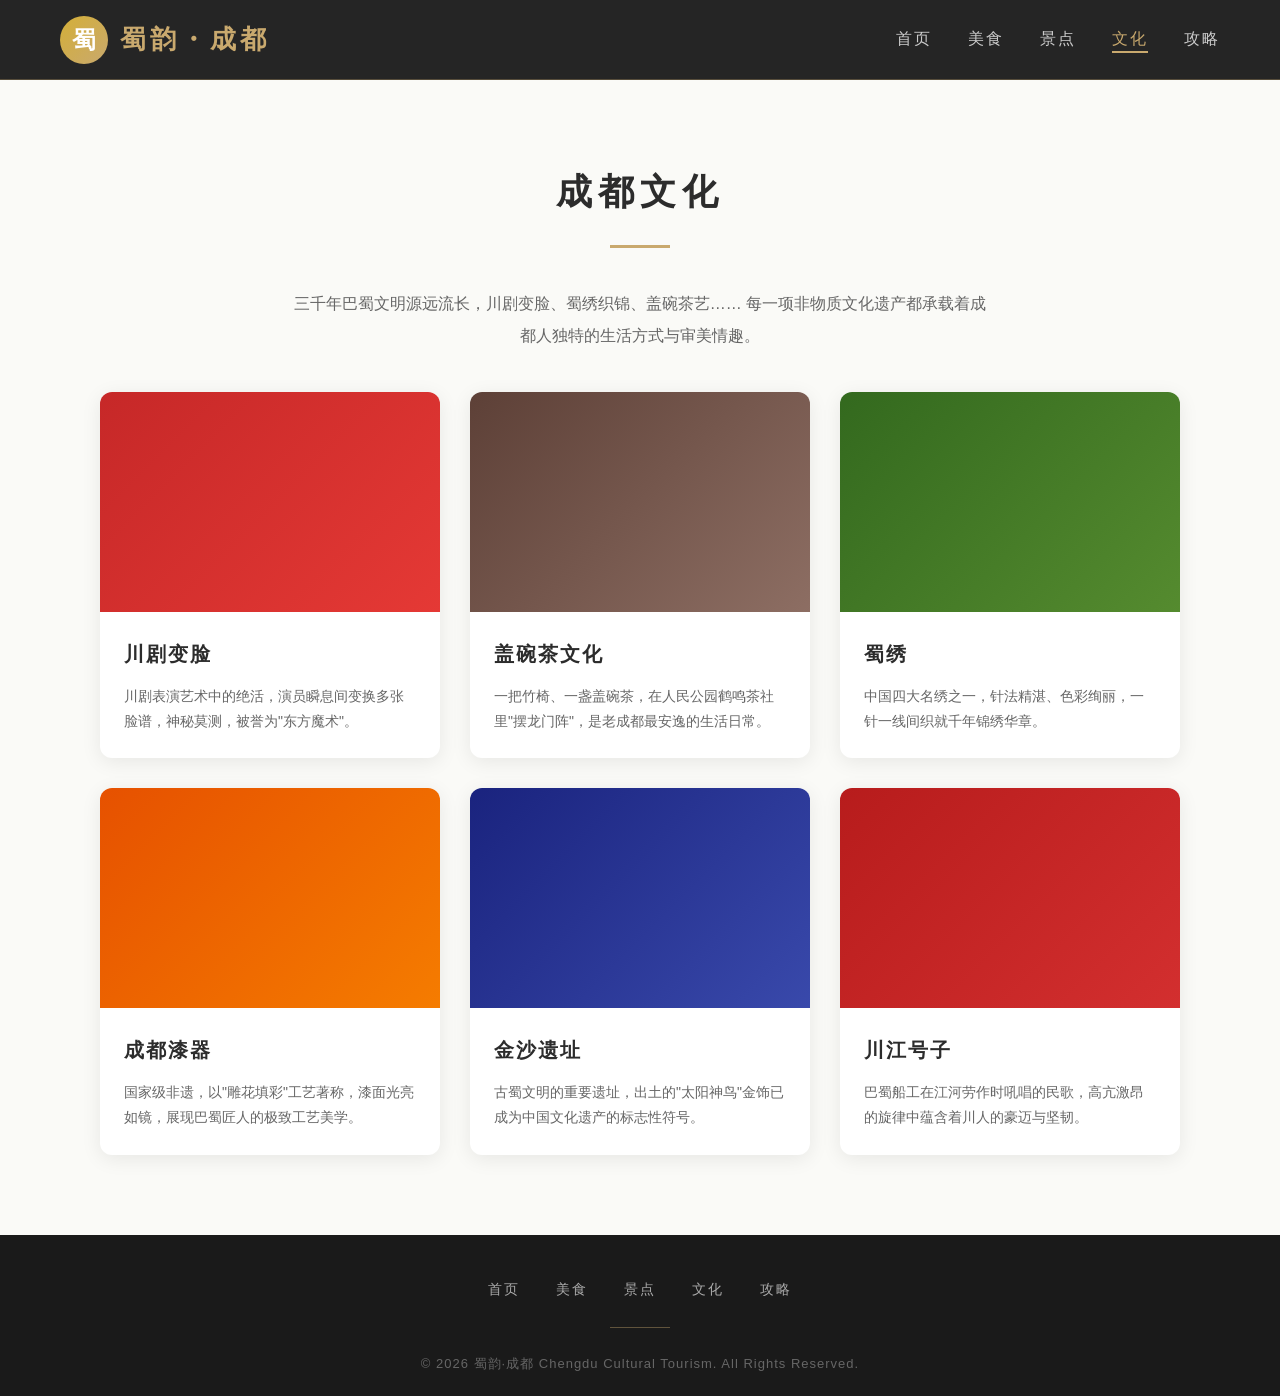
==== culture.html @ 386ea7b9 "创建页面及样式" ====
<!DOCTYPE html>
<html lang="zh-CN">
<head>
    <meta charset="UTF-8">
    <meta name="viewport" content="width=device-width, initial-scale=1.0">
    <meta name="description" content="蜀韵·成都 - 成都文化，探索川剧变脸、蜀绣、茶文化等非物质文化遗产">
    <title>蜀韵·成都 - 文化</title>
    <link rel="stylesheet" href="css/style.css">
</head>
<body>

    <!-- ==================== 页头区域 ==================== -->
    <header class="header">
        <div class="logo-area">
            <div class="logo-icon">蜀</div>
            <span class="site-title">蜀韵・成都</span>
        </div>

        <ul class="nav">
            <li><a href="index.html">首页</a></li>
            <li><a href="food.html">美食</a></li>
            <li><a href="sights.html">景点</a></li>
            <li><a href="culture.html" class="active">文化</a></li>
            <li><a href="travel.html">攻略</a></li>
        </ul>
    </header>

    <!-- ==================== 文化页面主体内容 ==================== -->
    <main class="page-content">
        <h1 class="page-title">成都文化</h1>
        <p style="text-align:center; color: var(--text-gray); max-width: 700px; margin: 0 auto 40px; font-size: 16px; line-height: 2;">
            三千年巴蜀文明源远流长，川剧变脸、蜀绣织锦、盖碗茶艺……
            每一项非物质文化遗产都承载着成都人独特的生活方式与审美情趣。
        </p>

        <div class="card-grid">
            <div class="card">
                <div class="card-img" style="background: linear-gradient(135deg, #c62828, #e53935);"></div>
                <div class="card-body">
                    <h3>川剧变脸</h3>
                    <p>川剧表演艺术中的绝活，演员瞬息间变换多张脸谱，神秘莫测，被誉为"东方魔术"。</p>
                </div>
            </div>

            <div class="card">
                <div class="card-img" style="background: linear-gradient(135deg, #5d4037, #8d6e63);"></div>
                <div class="card-body">
                    <h3>盖碗茶文化</h3>
                    <p>一把竹椅、一盏盖碗茶，在人民公园鹤鸣茶社里"摆龙门阵"，是老成都最安逸的生活日常。</p>
                </div>
            </div>

            <div class="card">
                <div class="card-img" style="background: linear-gradient(135deg, #33691e, #558b2f);"></div>
                <div class="card-body">
                    <h3>蜀绣</h3>
                    <p>中国四大名绣之一，针法精湛、色彩绚丽，一针一线间织就千年锦绣华章。</p>
                </div>
            </div>

            <div class="card">
                <div class="card-img" style="background: linear-gradient(135deg, #e65100, #f57c00);"></div>
                <div class="card-body">
                    <h3>成都漆器</h3>
                    <p>国家级非遗，以"雕花填彩"工艺著称，漆面光亮如镜，展现巴蜀匠人的极致工艺美学。</p>
                </div>
            </div>

            <div class="card">
                <div class="card-img" style="background: linear-gradient(135deg, #1a237e, #3949ab);"></div>
                <div class="card-body">
                    <h3>金沙遗址</h3>
                    <p>古蜀文明的重要遗址，出土的"太阳神鸟"金饰已成为中国文化遗产的标志性符号。</p>
                </div>
            </div>

            <div class="card">
                <div class="card-img" style="background: linear-gradient(135deg, #b71c1c, #d32f2f);"></div>
                <div class="card-body">
                    <h3>川江号子</h3>
                    <p>巴蜀船工在江河劳作时吼唱的民歌，高亢激昂的旋律中蕴含着川人的豪迈与坚韧。</p>
                </div>
            </div>
        </div>
    </main>

    <!-- ==================== 页尾区域 ==================== -->
    <footer class="footer">
        <ul class="footer-links">
            <li><a href="index.html">首页</a></li>
            <li><a href="food.html">美食</a></li>
            <li><a href="sights.html">景点</a></li>
            <li><a href="culture.html">文化</a></li>
            <li><a href="travel.html">攻略</a></li>
        </ul>
        <div class="footer-divider"></div>
        <p class="copyright">© 2026 蜀韵·成都 Chengdu Cultural Tourism. All Rights Reserved.</p>
    </footer>

</body>
</html>
---- css/style.css ----
/* ============================================
   蜀韵·成都 - 公共样式表
   主题色：金色系 (#C9A96E)
   风格：现代简约
   ============================================ */

/* --- CSS 变量定义 --- */
:root {
    --gold-primary: #C9A96E;       /* 主金色 */
    --gold-dark: #8B6914;          /* 深金色 */
    --gold-light: #F5E6C8;         /* 浅金色 */
    --gold-accent: #D4AF37;        /* 亮金色 */
    --bg-dark: #1a1a1a;           /* 深色背景 */
    --bg-light: #fafaf7;          /* 浅色背景 */
    --text-dark: #2c2c2c;         /* 深色文字 */
    --text-gray: #666666;         /* 灰色文字 */
    --white: #ffffff;             /* 白色 */
    --shadow: 0 4px 20px rgba(0, 0, 0, 0.08); /* 阴影 */
    --font-cn: "PingFang SC", "Microsoft YaHei", "Noto Sans SC", sans-serif;
}

/* --- 全局重置 --- */
* {
    margin: 0;
    padding: 0;
    box-sizing: border-box;
}

html {
    scroll-behavior: smooth;
}

body {
    font-family: var(--font-cn);
    color: var(--text-dark);
    background-color: var(--bg-light);
    line-height: 1.8;
    overflow-x: hidden;
}

/* --- 页头区域 --- */
.header {
    position: fixed;
    top: 0;
    left: 0;
    width: 100%;
    height: 80px;
    background: rgba(26, 26, 26, 0.95);
    backdrop-filter: blur(10px);
    display: flex;
    align-items: center;
    justify-content: space-between;
    padding: 0 60px;
    z-index: 1000;
    border-bottom: 1px solid rgba(201, 169, 110, 0.3);
    transition: all 0.3s ease;
}

/* 页头左侧：Logo + 标题 */
.header .logo-area {
    display: flex;
    align-items: center;
    gap: 12px;
}

.header .logo-icon {
    width: 48px;
    height: 48px;
    background: linear-gradient(135deg, var(--gold-accent), var(--gold-primary));
    border-radius: 50%;
    display: flex;
    align-items: center;
    justify-content: center;
    font-size: 24px;
    color: var(--white);
    font-weight: bold;
}

.header .site-title {
    font-size: 26px;
    font-weight: 700;
    color: var(--gold-primary);
    letter-spacing: 4px;
}

/* 页头右侧：导航栏 */
.header .nav {
    display: flex;
    align-items: center;
    gap: 36px;
    list-style: none;
}

.header .nav li a {
    text-decoration: none;
    color: #cccccc;
    font-size: 16px;
    font-weight: 500;
    letter-spacing: 2px;
    position: relative;
    transition: color 0.3s ease;
}

/* 导航链接下方金线动画 */
.header .nav li a::after {
    content: '';
    position: absolute;
    bottom: -6px;
    left: 50%;
    transform: translateX(-50%) scaleX(0);
    width: 100%;
    height: 2px;
    background: var(--gold-primary);
    transition: transform 0.3s ease;
}

.header .nav li a:hover::after,
.header .nav li a.active::after {
    transform: translateX(-50%) scaleX(1);
}

.header .nav li a:hover,
.header .nav li a.active {
    color: var(--gold-primary);
}

/* --- 横幅轮播区域 --- */
.banner {
    margin-top: 80px;
    width: 100%;
    height: calc(100vh - 80px);
    position: relative;
    overflow: hidden;
}

/* 轮播容器 */
.carousel {
    width: 100%;
    height: 100%;
    position: relative;
}

/* 单张轮播幻灯片 */
.carousel .slide {
    position: absolute;
    top: 0;
    left: 0;
    width: 100%;
    height: 100%;
    opacity: 0;
    transition: opacity 0.8s ease-in-out;
    background-size: cover;
    background-position: center;
    background-repeat: no-repeat;
}

.carousel .slide.active {
    opacity: 1;
}

/* 轮播图上的遮罩层 */
.carousel .slide::before {
    content: '';
    position: absolute;
    top: 0;
    left: 0;
    width: 100%;
    height: 100%;
    background: linear-gradient(to bottom, rgba(0,0,0,0.3), rgba(0,0,0,0.5));
}

/* 轮播图文字 */
.carousel .slide-content {
    position: absolute;
    bottom: 20%;
    left: 50%;
    transform: translateX(-50%);
    text-align: center;
    color: var(--white);
    z-index: 2;
}

.carousel .slide-content h2 {
    font-size: 48px;
    font-weight: 700;
    letter-spacing: 8px;
    margin-bottom: 16px;
    color: var(--gold-light);
}

.carousel .slide-content p {
    font-size: 18px;
    letter-spacing: 4px;
    opacity: 0.85;
}

/* 轮播导航点 */
.carousel-dots {
    position: absolute;
    bottom: 30px;
    left: 50%;
    transform: translateX(-50%);
    display: flex;
    gap: 12px;
    z-index: 3;
}

.carousel-dots .dot {
    width: 12px;
    height: 12px;
    border-radius: 50%;
    background: rgba(255, 255, 255, 0.4);
    cursor: pointer;
    transition: all 0.3s ease;
}

.carousel-dots .dot.active {
    background: var(--gold-primary);
    transform: scale(1.3);
}

/* 轮播左右箭头 */
.carousel-arrow {
    position: absolute;
    top: 50%;
    transform: translateY(-50%);
    width: 50px;
    height: 50px;
    border-radius: 50%;
    background: rgba(255, 255, 255, 0.15);
    border: 1px solid rgba(255, 255, 255, 0.3);
    color: var(--white);
    font-size: 20px;
    cursor: pointer;
    z-index: 3;
    display: flex;
    align-items: center;
    justify-content: center;
    transition: all 0.3s ease;
}

.carousel-arrow:hover {
    background: var(--gold-primary);
    border-color: var(--gold-primary);
}

.carousel-arrow.prev { left: 30px; }
.carousel-arrow.next { right: 30px; }

/* --- 通用内容区块 --- */
.section {
    padding: 80px 60px;
    max-width: 1200px;
    margin: 0 auto;
}

.section-title {
    text-align: center;
    font-size: 32px;
    font-weight: 700;
    color: var(--text-dark);
    margin-bottom: 16px;
    letter-spacing: 4px;
}

/* 标题下方金线装饰 */
.section-title::after {
    content: '';
    display: block;
    width: 60px;
    height: 3px;
    background: var(--gold-primary);
    margin: 16px auto 0;
}

/* --- 视频区域 --- */
.video-section {
    background: var(--bg-dark);
    padding: 80px 60px;
}

.video-container {
    max-width: 960px;
    margin: 0 auto;
    border-radius: 12px;
    overflow: hidden;
    box-shadow: var(--shadow);
}

.video-container video {
    width: 100%;
    display: block;
}

/* --- 介绍文字区域 --- */
.intro-section {
    padding: 80px 60px;
    max-width: 900px;
    margin: 0 auto;
}

.intro-section .intro-text {
    font-size: 17px;
    line-height: 2.2;
    color: var(--text-gray);
    text-align: justify;
    text-indent: 2em;
}

/* --- 子页面内容区域 --- */
.page-content {
    margin-top: 80px;
    min-height: 60vh;
    padding: 80px 60px;
    max-width: 1200px;
    margin-left: auto;
    margin-right: auto;
}

.page-content .page-title {
    font-size: 36px;
    font-weight: 700;
    color: var(--text-dark);
    text-align: center;
    letter-spacing: 6px;
    margin-bottom: 40px;
}

.page-content .page-title::after {
    content: '';
    display: block;
    width: 60px;
    height: 3px;
    background: var(--gold-primary);
    margin: 20px auto 0;
}

/* 子页面卡片网格 */
.card-grid {
    display: grid;
    grid-template-columns: repeat(3, 1fr);
    gap: 30px;
    margin-top: 40px;
}

.card {
    background: var(--white);
    border-radius: 12px;
    overflow: hidden;
    box-shadow: var(--shadow);
    transition: transform 0.3s ease, box-shadow 0.3s ease;
    cursor: pointer;
}

.card:hover {
    transform: translateY(-8px);
    box-shadow: 0 12px 32px rgba(0, 0, 0, 0.12);
}

.card .card-img {
    width: 100%;
    height: 220px;
    object-fit: cover;
    background: linear-gradient(135deg, #e0d5c1, #c9a96e);
}

.card .card-body {
    padding: 24px;
}

.card .card-body h3 {
    font-size: 20px;
    font-weight: 600;
    color: var(--text-dark);
    margin-bottom: 12px;
    letter-spacing: 2px;
}

.card .card-body p {
    font-size: 14px;
    color: var(--text-gray);
    line-height: 1.8;
}

/* --- 页尾区域 --- */
.footer {
    background: var(--bg-dark);
    color: #999999;
    padding: 40px 60px 20px;
    text-align: center;
}

.footer .footer-links {
    display: flex;
    justify-content: center;
    gap: 36px;
    list-style: none;
    margin-bottom: 24px;
    flex-wrap: wrap;
}

.footer .footer-links li a {
    color: #aaaaaa;
    text-decoration: none;
    font-size: 14px;
    letter-spacing: 2px;
    transition: color 0.3s ease;
}

.footer .footer-links li a:hover {
    color: var(--gold-primary);
}

.footer .footer-divider {
    width: 60px;
    height: 1px;
    background: rgba(201, 169, 110, 0.4);
    margin: 0 auto 24px;
}

.footer .copyright {
    font-size: 13px;
    color: #666666;
    letter-spacing: 1px;
}

/* --- 响应式设计 --- */
@media (max-width: 768px) {
    .header {
        padding: 0 20px;
        height: 64px;
    }

    .header .nav {
        gap: 16px;
    }

    .header .nav li a {
        font-size: 13px;
        letter-spacing: 1px;
    }

    .header .site-title {
        font-size: 20px;
    }

    .header .logo-icon {
        width: 36px;
        height: 36px;
        font-size: 18px;
    }

    .carousel .slide-content h2 {
        font-size: 28px;
        letter-spacing: 4px;
    }

    .carousel .slide-content p {
        font-size: 14px;
    }

    .carousel-arrow {
        width: 36px;
        height: 36px;
        font-size: 14px;
    }

    .section,
    .intro-section,
    .page-content {
        padding: 40px 20px;
    }

    .section-title {
        font-size: 24px;
    }

    .card-grid {
        grid-template-columns: 1fr;
    }
}
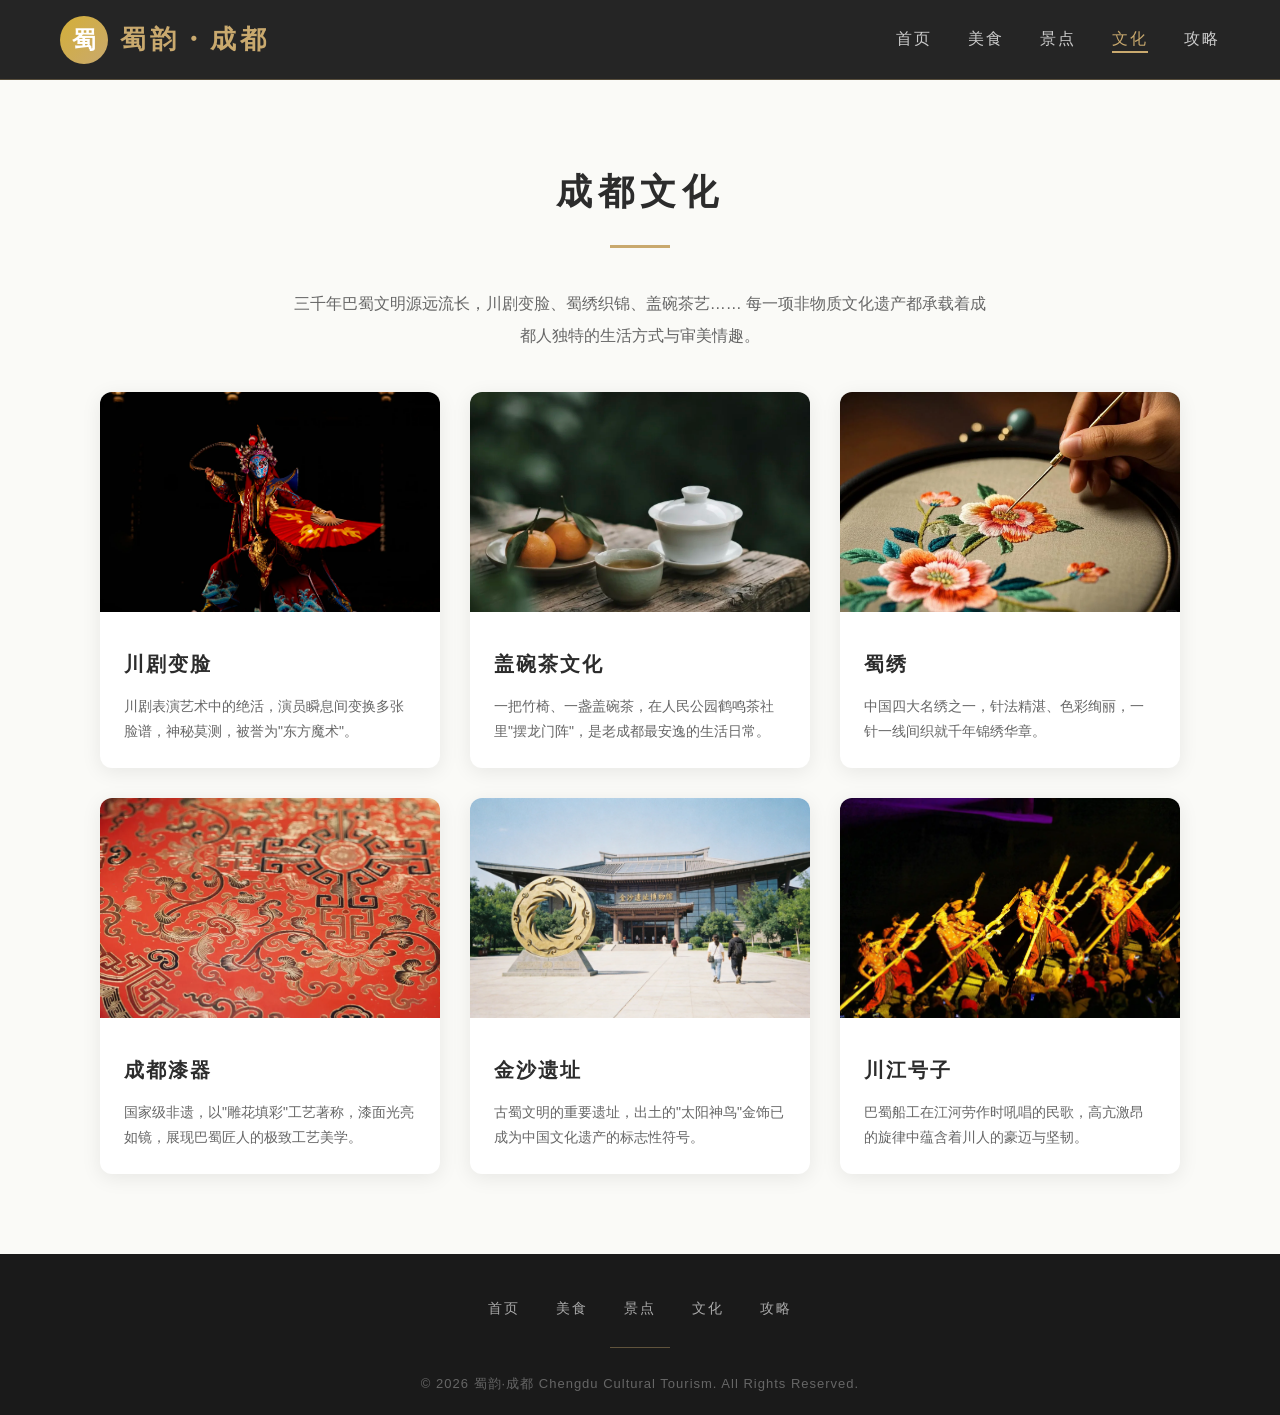
==== commit 3f893807: "完成网页的整体制作" ====
--- a/culture.html
+++ b/culture.html
@@ -35,7 +35,7 @@
 
         <div class="card-grid">
             <div class="card">
-                <div class="card-img" style="background: linear-gradient(135deg, #c62828, #e53935);"></div>
+                <img class="card-img" src="img/culture/image1.png" alt="川剧变脸">
                 <div class="card-body">
                     <h3>川剧变脸</h3>
                     <p>川剧表演艺术中的绝活，演员瞬息间变换多张脸谱，神秘莫测，被誉为"东方魔术"。</p>
@@ -43,7 +43,7 @@
             </div>
 
             <div class="card">
-                <div class="card-img" style="background: linear-gradient(135deg, #5d4037, #8d6e63);"></div>
+                <img class="card-img" src="img/culture/image2.png" alt="盖碗茶文化">
                 <div class="card-body">
                     <h3>盖碗茶文化</h3>
                     <p>一把竹椅、一盏盖碗茶，在人民公园鹤鸣茶社里"摆龙门阵"，是老成都最安逸的生活日常。</p>
@@ -51,7 +51,7 @@
             </div>
 
             <div class="card">
-                <div class="card-img" style="background: linear-gradient(135deg, #33691e, #558b2f);"></div>
+                <img class="card-img" src="img/culture/image3.png" alt="蜀绣">
                 <div class="card-body">
                     <h3>蜀绣</h3>
                     <p>中国四大名绣之一，针法精湛、色彩绚丽，一针一线间织就千年锦绣华章。</p>
@@ -59,7 +59,7 @@
             </div>
 
             <div class="card">
-                <div class="card-img" style="background: linear-gradient(135deg, #e65100, #f57c00);"></div>
+                <img class="card-img" src="img/culture/image4.png" alt="成都漆器">
                 <div class="card-body">
                     <h3>成都漆器</h3>
                     <p>国家级非遗，以"雕花填彩"工艺著称，漆面光亮如镜，展现巴蜀匠人的极致工艺美学。</p>
@@ -67,7 +67,7 @@
             </div>
 
             <div class="card">
-                <div class="card-img" style="background: linear-gradient(135deg, #1a237e, #3949ab);"></div>
+                <img class="card-img" src="img/culture/image5.png" alt="金沙遗址">
                 <div class="card-body">
                     <h3>金沙遗址</h3>
                     <p>古蜀文明的重要遗址，出土的"太阳神鸟"金饰已成为中国文化遗产的标志性符号。</p>
@@ -75,7 +75,7 @@
             </div>
 
             <div class="card">
-                <div class="card-img" style="background: linear-gradient(135deg, #b71c1c, #d32f2f);"></div>
+                <img class="card-img" src="img/culture/image6.png" alt="川江号子">
                 <div class="card-body">
                     <h3>川江号子</h3>
                     <p>巴蜀船工在江河劳作时吼唱的民歌，高亢激昂的旋律中蕴含着川人的豪迈与坚韧。</p>
